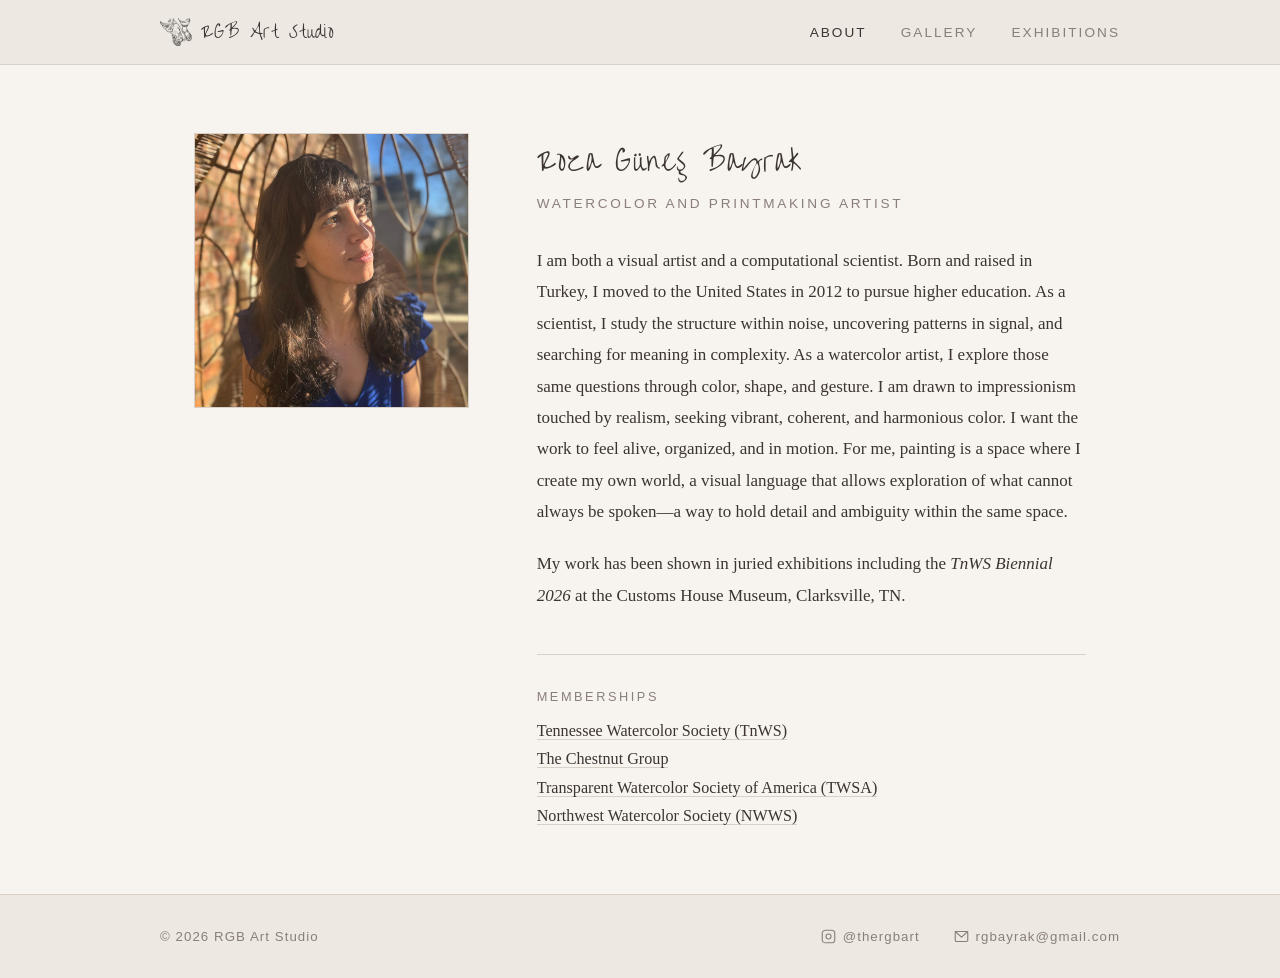
==== index.html @ 769f3667 "initialize the whole thang" ====
<!DOCTYPE html>
<html lang="en">
<head>
  <meta charset="UTF-8" />
  <meta name="viewport" content="width=device-width, initial-scale=1.0" />
  <title>RGB Art Studio</title>
  <link rel="preconnect" href="https://fonts.googleapis.com" />
  <link rel="preconnect" href="https://fonts.gstatic.com" crossorigin />
  <link rel="stylesheet" href="https://fonts.googleapis.com/css2?family=Over+the+Rainbow&display=swap" />
  <link rel="stylesheet" href="style.css" />
</head>
<body>

  <!-- ── Navigation ── -->
  <header>
    <nav>
      <a href="index.html" class="nav-logo"><img src="assets/images/logo.svg" alt="" />RGB Art Studio</a>
      <ul class="nav-links">
        <li><a href="index.html" class="active">About</a></li>
        <li><a href="gallery.html">Gallery</a></li>
        <li><a href="exhibitions.html">Exhibitions</a></li>
        <!-- <li><a href="education.html">Education</a></li> -->
      </ul>
    </nav>
  </header>

  <!-- ── Main ── -->
  <main>
    <div class="about-grid">
      <img class="about-portrait" src="assets/images/portrait.jpg" alt="Roza Güneş Bayrak" />

      <div class="about-content">
        <h1>Roza Güneş Bayrak</h1>
        <p class="subtitle">Watercolor and Printmaking Artist</p>

        <div class="statement">
          <p>
            I am both a visual artist and a computational scientist. Born
            and raised in Turkey, I moved to the United States in 2012 to pursue
            higher education. As a scientist, I study the structure within noise, 
            uncovering patterns in signal, and searching for
            meaning in complexity. As a watercolor artist, I explore those same
            questions through color, shape, and gesture.
            I am drawn to impressionism touched by realism, seeking vibrant,
            coherent, and harmonious color. I want the work to feel alive, organized,
            and in motion. For me, painting is a space where I create my own world, 
            a visual language that allows exploration of what cannot always be spoken—a way 
            to hold detail and ambiguity within the same space.
          </p>
          <p>
            My work has been shown in juried exhibitions including the
            <em>TnWS Biennial 2026</em> at the Customs House Museum,
            Clarksville, TN.
          </p>
        </div>

        <div class="memberships">
          <h2>Memberships</h2>
          <ul>
            <li><a href="https://tnws.org/" target="_blank" rel="noopener">Tennessee Watercolor Society (TnWS)</a></li>
            <li><a href="https://www.chestnutgroup.org/" target="_blank" rel="noopener">The Chestnut Group</a></li>
            <li><a href="https://www.watercolors.org/" target="_blank" rel="noopener">Transparent Watercolor Society of America (TWSA)</a></li>
            <li><a href="https://www.nwws.org/" target="_blank" rel="noopener">Northwest Watercolor Society (NWWS)</a></li>
          </ul>
        </div>

      </div>
    </div>
  </main>

  <!-- ── Footer ── -->
  <footer>
    <div class="footer-inner">
      <span>&copy; 2026 RGB Art Studio</span>
      <div class="footer-contact">
        <a href="https://instagram.com/thergbart" target="_blank" rel="noopener">
          <svg width="15" height="15" viewBox="0 0 24 24" fill="none" stroke="currentColor" stroke-width="1.8" stroke-linecap="round" stroke-linejoin="round">
            <rect x="2" y="2" width="20" height="20" rx="5" ry="5"/>
            <circle cx="12" cy="12" r="4"/>
            <circle cx="17.5" cy="6.5" r="0.5" fill="currentColor" stroke="none"/>
          </svg>
          @thergbart
        </a>
        <a href="mailto:rgbayrak@gmail.com">
          <svg width="15" height="15" viewBox="0 0 24 24" fill="none" stroke="currentColor" stroke-width="1.8" stroke-linecap="round" stroke-linejoin="round">
            <rect x="2" y="4" width="20" height="16" rx="2"/>
            <polyline points="2,4 12,13 22,4"/>
          </svg>
          rgbayrak@gmail.com
        </a>
      </div>
    </div>
  </footer>

</body>
</html>
---- style.css ----
/* ── Reset & Base ── */
*, *::before, *::after {
  box-sizing: border-box;
  margin: 0;
  padding: 0;
}

:root {
  --bg:        #f7f3ef;
  --surface:   #ede8e2;
  --border:    #d9d0c7;
  --text:      #3c3430;
  --muted:     #8a7f78;
  --accent:    #b8a99a;
  --link:      #7a6a60;
  --font-body: 'Georgia', serif;
  --font-display: 'Over the Rainbow', cursive;
  --font-ui:   'Helvetica Neue', Arial, sans-serif;
}

html {
  font-size: 17px;
  scroll-behavior: smooth;
}

h1, h2 {
  font-family: var(--font-display);
  text-transform: capitalize;
}

body {
  background-color: var(--bg);
  color: var(--text);
  font-family: var(--font-body);
  min-height: 100vh;
  display: flex;
  flex-direction: column;
}

a {
  color: var(--link);
  text-decoration: none;
}

a:hover {
  color: var(--text);
}

img {
  display: block;
  max-width: 100%;
}

/* ── Nav ── */
header {
  background-color: var(--surface);
  border-bottom: 1px solid var(--border);
  padding: 0 2rem;
}

nav {
  max-width: 960px;
  margin: 0 auto;
  display: flex;
  align-items: center;
  justify-content: space-between;
  height: 64px;
}

.nav-logo {
  font-family: var(--font-display);
  font-size: 1rem;
  font-weight: 400;
  letter-spacing: 0.05em;
  text-transform: capitalize;
  color: var(--text);
  display: flex;
  align-items: center;
  gap: 0.55rem;
}

.nav-logo img {
  height: 28px;
  width: auto;
  display: block;
}

.nav-links {
  display: flex;
  gap: 2rem;
  list-style: none;
}

.nav-links a {
  font-family: var(--font-ui);
  font-size: 0.8rem;
  letter-spacing: 0.15em;
  text-transform: uppercase;
  color: var(--muted);
  transition: color 0.2s;
}

.nav-links a:hover,
.nav-links a.active {
  color: var(--text);
}

/* ── Main ── */
main {
  flex: 1;
  max-width: 960px;
  margin: 0 auto;
  padding: 4rem 2rem;
  width: 100%;
}

/* ── About Page ── */
.about-grid {
  display: grid;
  grid-template-columns: 1fr 2fr;
  gap: 4rem;
  align-items: start;
}

.about-portrait {
  width: 100%;
  border: 1px solid var(--border);
}

.about-content h1 {
  font-size: 1.6rem;
  font-weight: 400;
  letter-spacing: 0.05em;
  margin-bottom: 0.4rem;
}

.about-content .subtitle {
  font-family: var(--font-ui);
  font-size: 0.8rem;
  letter-spacing: 0.2em;
  text-transform: uppercase;
  color: var(--muted);
  margin-bottom: 2rem;
}

.about-content .statement {
  line-height: 1.85;
  color: var(--text);
}

.about-content .statement p + p {
  margin-top: 1.2rem;
}

/* ── Memberships ── */
.memberships {
  margin-top: 2.5rem;
  padding-top: 2rem;
  border-top: 1px solid var(--border);
}

.memberships h2 {
  font-family: var(--font-ui);
  font-size: 0.75rem;
  letter-spacing: 0.2em;
  text-transform: uppercase;
  color: var(--muted);
  font-weight: 400;
  margin-bottom: 1rem;
}

.memberships ul {
  list-style: none;
  display: flex;
  flex-direction: column;
  gap: 0.5rem;
}

.memberships a {
  font-size: 0.95rem;
  color: var(--text);
  border-bottom: 1px solid var(--border);
  transition: color 0.2s, border-color 0.2s;
}

.memberships a:hover {
  color: var(--link);
  border-bottom-color: var(--accent);
}

/* ── Portfolio Page ── */
.portfolio-header {
  margin-bottom: 3rem;
}

.portfolio-header h1 {
  font-size: 1.6rem;
  font-weight: 400;
  letter-spacing: 0.05em;
}

.portfolio-header p {
  font-family: var(--font-ui);
  font-size: 0.8rem;
  letter-spacing: 0.1em;
  text-transform: uppercase;
  color: var(--muted);
  margin-top: 0.4rem;
}

.portfolio-main {
  max-width: none;
  padding: 4rem 0;
}

.portfolio-main .portfolio-header {
  padding: 0 2rem 3rem;
}

.portfolio-grid {
  column-count: 4;
  column-gap: 6px;
  /* each column = calc(25vw - 4.5px) */
}

.portfolio-item {
  cursor: pointer;
  position: relative;
  overflow: hidden;
  break-inside: avoid;
  display: block;
  margin-bottom: 6px;
}

.portfolio-item img {
  width: 100%;
  height: auto;
  display: block;
}

.portfolio-item:hover .portfolio-overlay {
  opacity: 1;
}

.painting-placeholder {
  aspect-ratio: 4/5;
  background-color: var(--surface);
  border: 1px solid var(--border);
  display: flex;
  align-items: center;
  justify-content: center;
  color: var(--muted);
  font-family: var(--font-ui);
  font-size: 0.7rem;
  letter-spacing: 0.08em;
  text-transform: uppercase;
  transition: opacity 0.2s;
}

.portfolio-overlay {
  position: absolute;
  inset: 0;
  background: rgba(60, 52, 48, 0.55);
  display: flex;
  flex-direction: column;
  align-items: center;
  justify-content: center;
  opacity: 0;
  transition: opacity 0.25s;
  padding: 1rem;
  text-align: center;
}

.portfolio-overlay .title {
  color: #f7f3ef;
  font-size: 0.95rem;
  letter-spacing: 0.04em;
}

.portfolio-overlay .meta {
  font-family: var(--font-ui);
  font-size: 0.72rem;
  letter-spacing: 0.1em;
  text-transform: uppercase;
  color: rgba(247, 243, 239, 0.75);
  margin-top: 0.3rem;
}

/* ── Lightbox ── */
.lightbox {
  display: none;
  position: fixed;
  inset: 0;
  background: rgba(44, 38, 36, 0.88);
  z-index: 100;
  align-items: center;
  justify-content: center;
  padding: 2rem;
}

.lightbox.open {
  display: flex;
}

.lightbox-inner {
  position: relative;
  max-width: 680px;
  width: 100%;
  text-align: center;
}

.lightbox-close {
  position: absolute;
  top: -2rem;
  right: 0;
  background: none;
  border: none;
  color: #f7f3ef;
  font-size: 1.4rem;
  cursor: pointer;
  line-height: 1;
  opacity: 0.7;
}

.lightbox-close:hover {
  opacity: 1;
}

.lightbox-placeholder {
  aspect-ratio: 4/5;
  background-color: var(--surface);
  border: 1px solid var(--border);
  max-height: 70vh;
  width: 100%;
  display: flex;
  align-items: center;
  justify-content: center;
  color: var(--muted);
  font-family: var(--font-ui);
  font-size: 0.75rem;
  letter-spacing: 0.1em;
  text-transform: uppercase;
  margin: 0 auto;
}

.lightbox-image {
  max-height: 70vh;
  max-width: 100%;
  width: auto;
  display: block;
  margin: 0 auto;
  border: 1px solid var(--border);
}

.lightbox-caption {
  margin-top: 1rem;
  color: rgba(247, 243, 239, 0.85);
}

.lightbox-caption .title {
  font-size: 1rem;
}

.lightbox-caption .meta {
  font-family: var(--font-ui);
  font-size: 0.75rem;
  letter-spacing: 0.1em;
  text-transform: uppercase;
  color: rgba(247, 243, 239, 0.55);
  margin-top: 0.25rem;
}

/* ── Footer ── */
footer {
  background-color: var(--surface);
  border-top: 1px solid var(--border);
  padding: 2rem;
}

.footer-inner {
  max-width: 960px;
  margin: 0 auto;
  display: flex;
  align-items: center;
  justify-content: space-between;
  font-family: var(--font-ui);
  font-size: 0.78rem;
  letter-spacing: 0.08em;
  color: var(--muted);
}

.footer-contact {
  display: flex;
  gap: 2rem;
}

.footer-contact a {
  color: var(--muted);
  transition: color 0.2s;
  display: flex;
  align-items: center;
  gap: 0.4rem;
}

.footer-contact a:hover {
  color: var(--text);
}

/* ── Page Sidebar Layout ── */
.page-layout {
  display: grid;
  grid-template-columns: 7rem 1fr;
  gap: 0 3rem;
  align-items: start;
}

.page-sidebar {
  position: sticky;
  top: 2rem;
  display: flex;
  flex-direction: column;
  gap: 0.75rem;
  padding-top: 0.3rem;
  text-align: left;
  align-items: flex-start;
}

.page-sidebar a {
  font-family: var(--font-ui);
  font-size: 0.72rem;
  letter-spacing: 0.12em;
  text-transform: uppercase;
  color: var(--muted);
  transition: color 0.2s;
  display: block;
}

.page-sidebar a:hover {
  color: var(--text);
}

/* ── Education Page ── */
.education-intro {
  line-height: 1.85;
  color: var(--text);
  margin-bottom: 3rem;
}

.education-resources {
  margin-bottom: 3rem;
}

.education-resources h2 {
  font-family: var(--font-ui);
  font-size: 0.75rem;
  letter-spacing: 0.2em;
  text-transform: uppercase;
  color: var(--muted);
  font-weight: 400;
  margin-bottom: 1.5rem;
}

.resource-group {
  display: grid;
  grid-template-columns: 18rem 1fr;
  gap: 0 2rem;
  padding: 1.25rem 0;
  border-top: 1px solid var(--border);
}

.resource-group:last-child {
  border-bottom: 1px solid var(--border);
}

.resource-platform {
  font-family: var(--font-ui);
  font-size: 0.8rem;
  letter-spacing: 0.08em;
  color: var(--muted);
  padding-top: 0.15rem;
}

.resource-platform a {
  color: var(--muted);
  border-bottom: 1px solid var(--border);
  transition: color 0.2s, border-color 0.2s;
}

.resource-platform a:hover {
  color: var(--text);
  border-bottom-color: var(--accent);
}

.resource-platform .resource-topic {
  display: block;
  margin-top: 0.25rem;
}

.resource-platform .resource-topic::before {
  content: none;
}

.resource-entries {
  display: flex;
  flex-direction: column;
  gap: 0.6rem;
}

.resource-entry {
  display: flex;
  align-items: baseline;
  gap: 0.6rem;
}

.resource-name {
  font-size: 0.95rem;
  color: var(--text);
}

.resource-topic {
  font-family: var(--font-ui);
  font-size: 0.75rem;
  letter-spacing: 0.08em;
  color: var(--muted);
}

.resource-topic::before {
  content: "·";
  margin-right: 0.6rem;
}

.resource-subitems {
  display: flex;
  flex-direction: column;
  gap: 0.25rem;
  margin-top: 0.25rem;
}

/* ── Exhibitions Page ── */
.exhibits-header {
  margin-bottom: 3rem;
}

.exhibits-header h1,
.exhibits-header h2 {
  font-size: 1.6rem;
  font-weight: 400;
  letter-spacing: 0.05em;
}

.exhibits-list {
  display: flex;
  flex-direction: column;
  gap: 3rem;
}

.exhibit-year-group {
  display: grid;
  grid-template-columns: 4rem 1fr;
  gap: 0 2.5rem;
  align-items: start;
}

.exhibit-year {
  font-family: var(--font-ui);
  font-size: 0.78rem;
  letter-spacing: 0.12em;
  color: var(--muted);
  padding-top: 0.2rem;
}

.exhibit-entries {
  display: flex;
  flex-direction: column;
  gap: 1.5rem;
  border-left: 1px solid var(--border);
  padding-left: 2rem;
}

.exhibit-entry {
  display: flex;
  flex-direction: column;
  gap: 0.2rem;
}

.exhibit-header {
  display: flex;
  align-items: baseline;
  gap: 0.5rem;
  flex-wrap: wrap;
}

.exhibit-name {
  font-size: 1rem;
  color: var(--text);
}

.exhibit-name a {
  color: var(--text);
  border-bottom: 1px solid var(--border);
  transition: border-color 0.2s, color 0.2s;
}

.exhibit-name a:hover {
  color: var(--link);
  border-bottom-color: var(--accent);
}

.exhibit-group {
  font-family: var(--font-ui);
  font-size: 0.75rem;
  letter-spacing: 0.1em;
  text-transform: uppercase;
  color: var(--accent);
}

.exhibit-work {
  font-size: 0.875rem;
  color: var(--text);
}

.exhibit-detail {
  font-family: var(--font-ui);
  font-size: 0.75rem;
  letter-spacing: 0.04em;
  color: var(--muted);
  font-style: italic;
}

.exhibit-venue,
.exhibit-dates {
  display: block;
  font-family: var(--font-ui);
  font-size: 0.75rem;
  letter-spacing: 0.06em;
  color: var(--muted);
}

/* ── Responsive ── */
@media (max-width: 680px) {
  .about-grid {
    grid-template-columns: 1fr;
    gap: 2rem;
  }

  .about-image-placeholder {
    aspect-ratio: 16/9;
  }

  .portfolio-grid {
    column-count: 2;
  }

  .footer-inner {
    flex-direction: column;
    gap: 1rem;
    text-align: center;
  }

  .page-layout {
    grid-template-columns: 1fr;
  }

  .page-sidebar {
    display: none;
  }
}

@media (max-width: 400px) {
  .portfolio-grid {
    column-count: 1;
  }
}
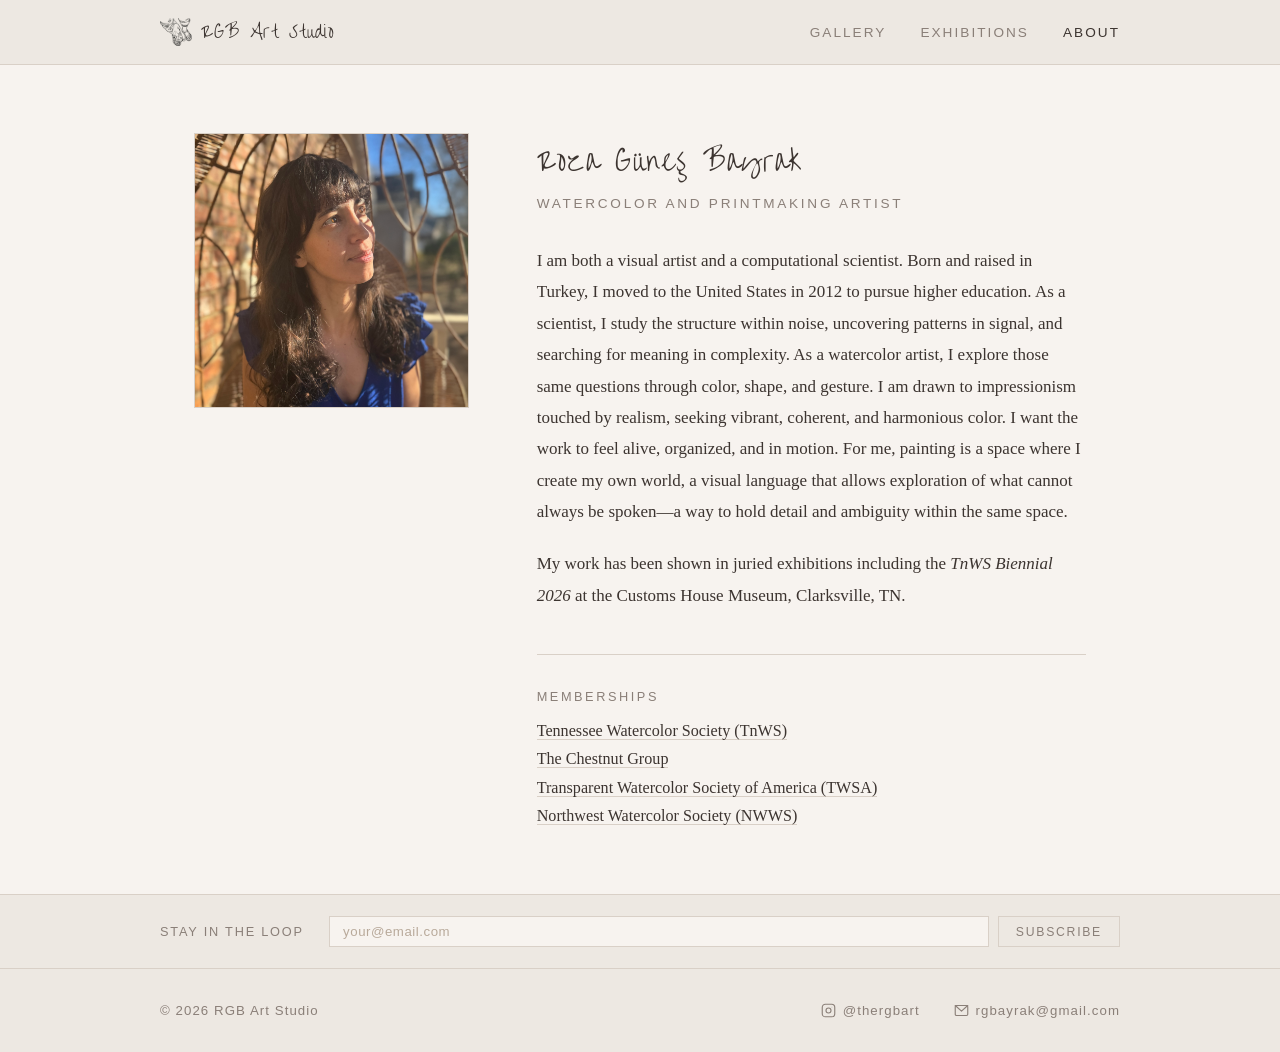
==== commit 97523e3e: "Add newsletter signup, and site-wide polish" ====
--- a/index.html
+++ b/index.html
@@ -14,13 +14,17 @@
   <!-- ── Navigation ── -->
   <header>
     <nav>
-      <a href="index.html" class="nav-logo"><img src="assets/images/logo.svg" alt="" />RGB Art Studio</a>
+      <a href="gallery.html" class="nav-logo"><img src="assets/images/logo.svg" alt="" />RGB Art Studio</a>
       <ul class="nav-links">
-        <li><a href="index.html" class="active">About</a></li>
         <li><a href="gallery.html">Gallery</a></li>
         <li><a href="exhibitions.html">Exhibitions</a></li>
+        <!-- <li><a href="studio.html">Studio</a></li> -->
         <!-- <li><a href="education.html">Education</a></li> -->
+        <li><a href="index.html" class="active">About</a></li>
       </ul>
+      <button class="nav-toggle" aria-label="Toggle menu" onclick="this.closest('nav').querySelector('.nav-links').classList.toggle('open')">
+        <span></span><span></span><span></span>
+      </button>
     </nav>
   </header>
 
@@ -37,14 +41,14 @@
           <p>
             I am both a visual artist and a computational scientist. Born
             and raised in Turkey, I moved to the United States in 2012 to pursue
-            higher education. As a scientist, I study the structure within noise, 
+            higher education. As a scientist, I study the structure within noise,
             uncovering patterns in signal, and searching for
             meaning in complexity. As a watercolor artist, I explore those same
             questions through color, shape, and gesture.
             I am drawn to impressionism touched by realism, seeking vibrant,
             coherent, and harmonious color. I want the work to feel alive, organized,
-            and in motion. For me, painting is a space where I create my own world, 
-            a visual language that allows exploration of what cannot always be spoken—a way 
+            and in motion. For me, painting is a space where I create my own world,
+            a visual language that allows exploration of what cannot always be spoken—a way
             to hold detail and ambiguity within the same space.
           </p>
           <p>
@@ -67,6 +71,17 @@
       </div>
     </div>
   </main>
+
+  <!-- ── Newsletter ── -->
+  <section class="newsletter">
+    <div class="newsletter-inner">
+      <span class="newsletter-label">Stay in the loop</span>
+      <form class="newsletter-form" action="https://app.kit.com/forms/9389750/subscriptions" method="POST">
+        <input type="email" name="email_address" placeholder="your@email.com" required />
+        <button type="submit">Subscribe</button>
+      </form>
+    </div>
+  </section>
 
   <!-- ── Footer ── -->
   <footer>
@@ -92,5 +107,7 @@
     </div>
   </footer>
 
+
+  <script src="newsletter.js"></script>
 </body>
 </html>
--- a/style.css
+++ b/style.css
@@ -56,6 +56,7 @@
   background-color: var(--surface);
   border-bottom: 1px solid var(--border);
   padding: 0 2rem;
+  position: relative;
 }
 
 nav {
@@ -103,6 +104,23 @@
 .nav-links a:hover,
 .nav-links a.active {
   color: var(--text);
+}
+
+.nav-toggle {
+  display: none;
+  flex-direction: column;
+  gap: 5px;
+  background: none;
+  border: none;
+  cursor: pointer;
+  padding: 4px;
+}
+
+.nav-toggle span {
+  display: block;
+  width: 20px;
+  height: 1.5px;
+  background-color: var(--text);
 }
 
 /* ── Main ── */
@@ -210,11 +228,11 @@
 
 .portfolio-main {
   max-width: none;
-  padding: 4rem 0;
+  padding: 4rem 2rem;
 }
 
 .portfolio-main .portfolio-header {
-  padding: 0 2rem 3rem;
+  padding: 0 0 3rem;
 }
 
 .portfolio-grid {
@@ -370,6 +388,193 @@
   margin-top: 0.25rem;
 }
 
+/* ── Studio Map ── */
+.studio-map {
+  margin-bottom: 4rem;
+  padding-bottom: 3rem;
+  border-bottom: 1px solid var(--border);
+}
+
+.studio-map-label {
+  font-family: var(--font-ui);
+  font-size: 0.72rem;
+  letter-spacing: 0.18em;
+  text-transform: uppercase;
+  color: var(--muted);
+  margin-bottom: 1.25rem;
+}
+
+#world-map {
+  border: 1px solid var(--border);
+  background: var(--bg);
+}
+
+/* ── Studio Page ── */
+.studio-entries {
+  display: flex;
+  flex-direction: column;
+  gap: 5rem;
+}
+
+.studio-entry {
+  display: grid;
+  grid-template-columns: 1fr 1fr;
+  gap: 3rem;
+  align-items: center;
+}
+
+.studio-entry.reverse {
+  direction: rtl;
+}
+
+.studio-entry.reverse > * {
+  direction: ltr;
+}
+
+.studio-entry img {
+  width: 100%;
+  height: auto;
+  border: 1px solid var(--border);
+  display: block;
+}
+
+.studio-entry-text {
+  display: flex;
+  flex-direction: column;
+  gap: 0.75rem;
+}
+
+.studio-entry-text h2 {
+  font-family: var(--font-display);
+  font-size: 1.2rem;
+  font-weight: 400;
+  letter-spacing: 0.04em;
+}
+
+.studio-entry-text p {
+  line-height: 1.8;
+  color: var(--text);
+  font-size: 0.95rem;
+}
+
+.studio-entry-text .studio-meta {
+  font-family: var(--font-ui);
+  font-size: 0.72rem;
+  letter-spacing: 0.12em;
+  text-transform: uppercase;
+  color: var(--muted);
+}
+
+.studio-empty {
+  font-family: var(--font-ui);
+  font-size: 0.8rem;
+  letter-spacing: 0.12em;
+  text-transform: uppercase;
+  color: var(--muted);
+  margin-top: 2rem;
+}
+
+@media (max-width: 680px) {
+  .studio-entry,
+  .studio-entry.reverse {
+    grid-template-columns: 1fr;
+    direction: ltr;
+    gap: 1.5rem;
+  }
+}
+
+/* ── Newsletter ── */
+.newsletter {
+  background-color: var(--surface);
+  border-top: 1px solid var(--border);
+  padding: 1.25rem 2rem;
+}
+
+.newsletter-inner {
+  max-width: 960px;
+  margin: 0 auto;
+  display: flex;
+  align-items: center;
+  gap: 1.5rem;
+  flex-wrap: wrap;
+}
+
+.newsletter-label {
+  font-family: var(--font-ui);
+  font-size: 0.75rem;
+  letter-spacing: 0.14em;
+  text-transform: uppercase;
+  color: var(--muted);
+  white-space: nowrap;
+}
+
+.newsletter-form {
+  display: flex;
+  gap: 0.5rem;
+  flex: 1;
+  min-width: 0;
+}
+
+.newsletter-form input[type="email"] {
+  flex: 1;
+  min-width: 0;
+  background: var(--bg);
+  border: 1px solid var(--border);
+  color: var(--text);
+  font-family: var(--font-ui);
+  font-size: 0.78rem;
+  letter-spacing: 0.04em;
+  padding: 0.4rem 0.75rem;
+  outline: none;
+  transition: border-color 0.2s;
+}
+
+.newsletter-form input[type="email"]::placeholder {
+  color: var(--accent);
+}
+
+.newsletter-form input[type="email"]:focus {
+  border-color: var(--muted);
+}
+
+.newsletter-form button {
+  background: none;
+  border: 1px solid var(--border);
+  color: var(--muted);
+  font-family: var(--font-ui);
+  font-size: 0.72rem;
+  letter-spacing: 0.14em;
+  text-transform: uppercase;
+  padding: 0.4rem 1rem;
+  cursor: pointer;
+  white-space: nowrap;
+  transition: color 0.2s, border-color 0.2s;
+}
+
+.newsletter-form button:hover {
+  color: var(--text);
+  border-color: var(--muted);
+}
+
+.newsletter-success {
+  font-family: var(--font-ui);
+  font-size: 0.78rem;
+  letter-spacing: 0.1em;
+  color: var(--muted);
+}
+
+@media (max-width: 680px) {
+  .newsletter-inner {
+    flex-direction: column;
+    align-items: flex-start;
+    gap: 0.75rem;
+  }
+
+  .newsletter-form {
+    width: 100%;
+  }
+}
+
 /* ── Footer ── */
 footer {
   background-color: var(--surface);
@@ -664,6 +869,28 @@
   .page-sidebar {
     display: none;
   }
+
+  .nav-toggle {
+    display: flex;
+  }
+
+  .nav-links {
+    display: none;
+    position: absolute;
+    top: 64px;
+    left: 0;
+    right: 0;
+    flex-direction: column;
+    background-color: var(--surface);
+    border-bottom: 1px solid var(--border);
+    padding: 1.25rem 2rem;
+    gap: 1.25rem;
+    z-index: 99;
+  }
+
+  .nav-links.open {
+    display: flex;
+  }
 }
 
 @media (max-width: 400px) {
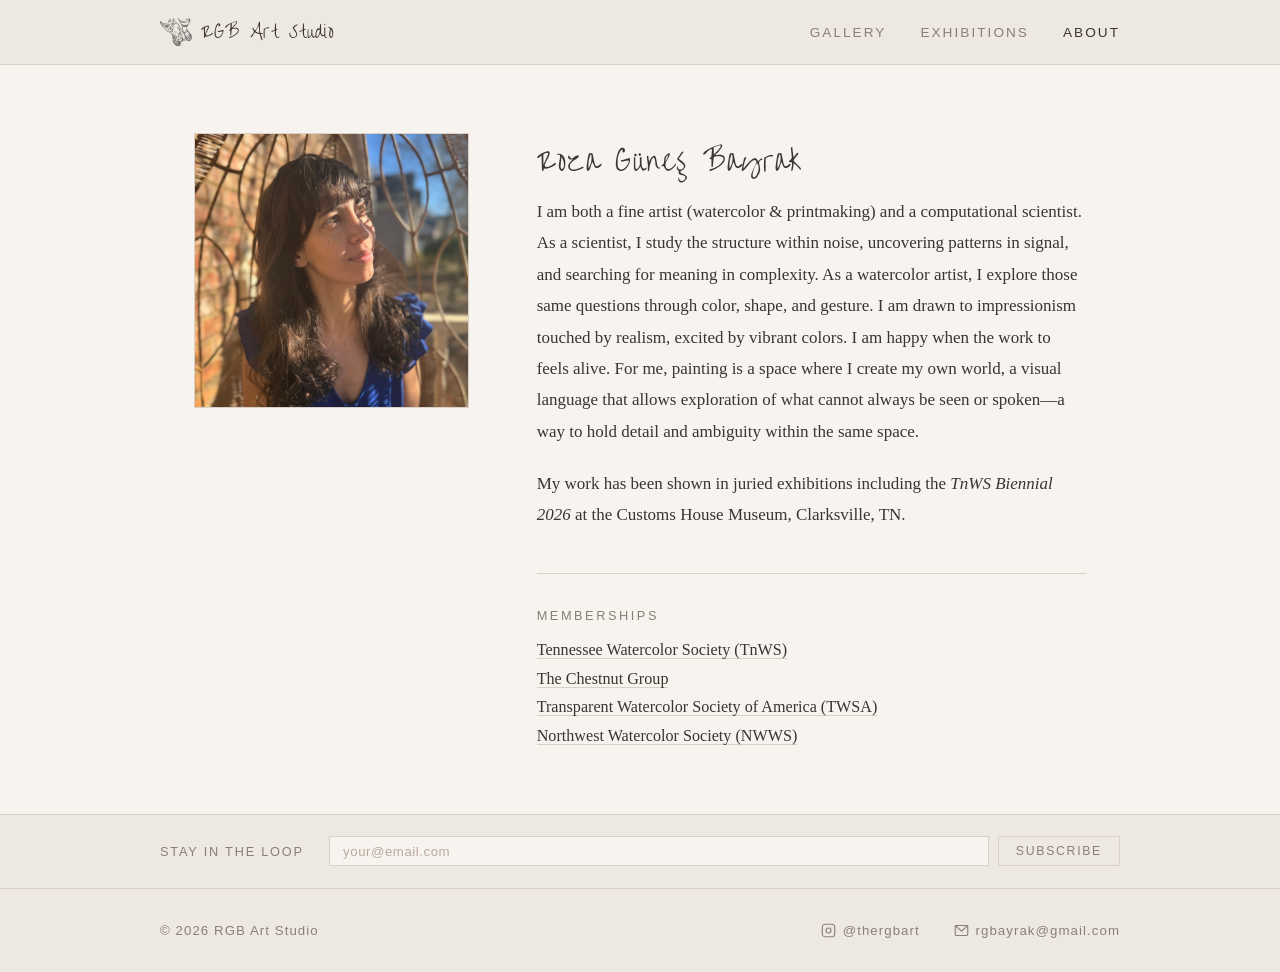
==== commit 87c654f5: "optimization" ====
--- a/index.html
+++ b/index.html
@@ -35,20 +35,16 @@
 
       <div class="about-content">
         <h1>Roza Güneş Bayrak</h1>
-        <p class="subtitle">Watercolor and Printmaking Artist</p>
 
         <div class="statement">
           <p>
-            I am both a visual artist and a computational scientist. Born
-            and raised in Turkey, I moved to the United States in 2012 to pursue
-            higher education. As a scientist, I study the structure within noise,
+            I am both a fine artist (watercolor & printmaking) and a computational scientist. As a scientist, I study the structure within noise,
             uncovering patterns in signal, and searching for
             meaning in complexity. As a watercolor artist, I explore those same
             questions through color, shape, and gesture.
-            I am drawn to impressionism touched by realism, seeking vibrant,
-            coherent, and harmonious color. I want the work to feel alive, organized,
-            and in motion. For me, painting is a space where I create my own world,
-            a visual language that allows exploration of what cannot always be spoken—a way
+            I am drawn to impressionism touched by realism, excited by vibrant colors. 
+            I am happy when the work to feels alive. For me, painting is a space where I create my own world,
+            a visual language that allows exploration of what cannot always be seen or spoken—a way
             to hold detail and ambiguity within the same space.
           </p>
           <p>
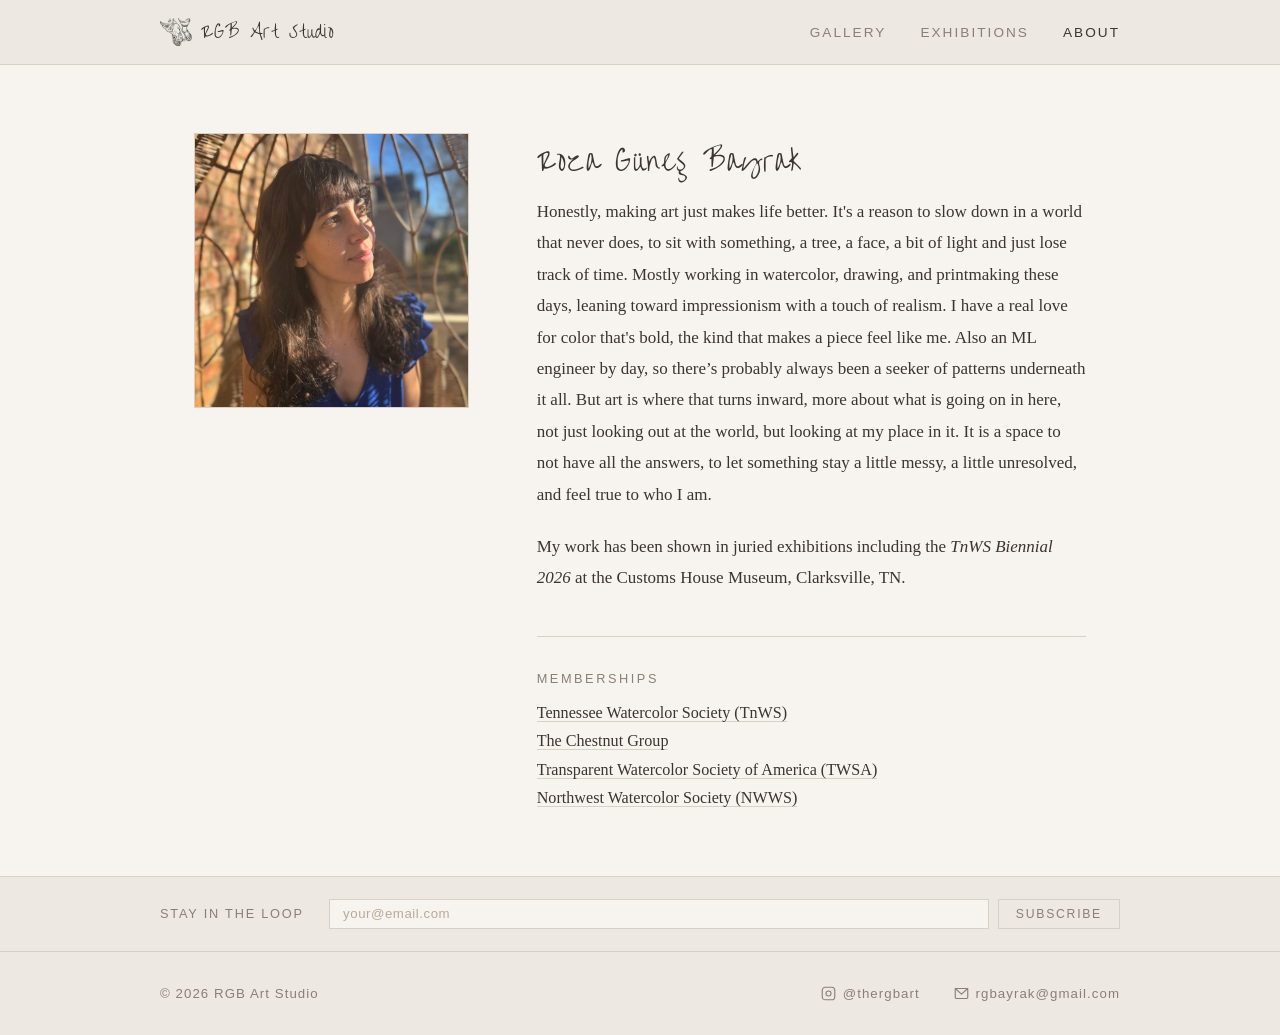
==== commit 7f958f8e: "bio updated" ====
--- a/index.html
+++ b/index.html
@@ -38,14 +38,19 @@
 
         <div class="statement">
           <p>
-            I am both a fine artist (watercolor & printmaking) and a computational scientist. As a scientist, I study the structure within noise,
-            uncovering patterns in signal, and searching for
-            meaning in complexity. As a watercolor artist, I explore those same
-            questions through color, shape, and gesture.
-            I am drawn to impressionism touched by realism, excited by vibrant colors. 
-            I am happy when the work to feels alive. For me, painting is a space where I create my own world,
-            a visual language that allows exploration of what cannot always be seen or spoken—a way
-            to hold detail and ambiguity within the same space.
+            Honestly, making art just makes life better. It's a reason to slow down in a world that never does, 
+            to sit with something, a tree, a face, a bit of light and just lose track of time.
+            Mostly working in watercolor, drawing, and printmaking these days,
+            leaning toward impressionism with a touch of realism. 
+            I have a real love for color that's bold, the kind that makes 
+            a piece feel like me. 
+
+            Also an ML engineer by day, so there’s probably always been a seeker 
+            of patterns underneath it all. But art is where that turns inward, more 
+            about what is going on in here, not just looking out at the world, but looking at my place in it.
+
+            It is a space to not have all the answers, to let something stay a little messy, 
+            a little unresolved, and feel true to who I am.
           </p>
           <p>
             My work has been shown in juried exhibitions including the
--- a/style.css
+++ b/style.css
@@ -822,6 +822,16 @@
 .exhibit-work {
   font-size: 0.875rem;
   color: var(--text);
+}
+
+.sold-dot {
+  display: inline-block;
+  width: 0.45em;
+  height: 0.45em;
+  border-radius: 50%;
+  background: #c0392b;
+  margin-left: 0.45em;
+  vertical-align: middle;
 }
 
 .exhibit-detail {
